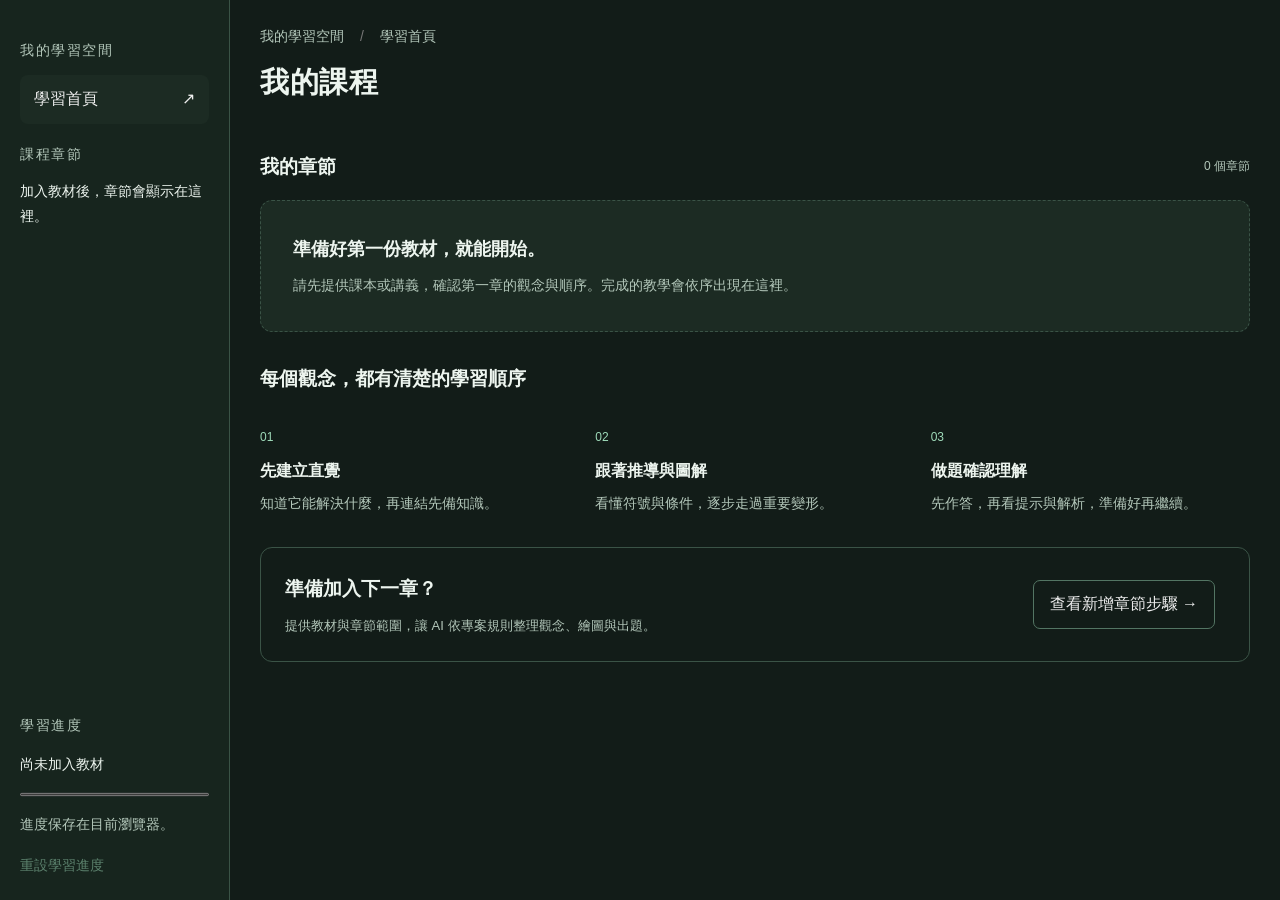
==== modules/learning/index.html @ 817f3c2e "Integrate original Pomodoro and stepwise learning into full-screen Blanktime" ====
<!doctype html>
<html lang="zh-Hant">
<head>
  <meta charset="utf-8">
  <meta name="viewport" content="width=device-width, initial-scale=1">
  <meta name="color-scheme" content="dark">
  <title>教材與學習 · 留白日程</title>
  <script src="../../assets/data.js" defer></script><link rel="stylesheet" href="assets/css/site.css?v=20261124-integration-3">
  <script src="assets/js/core.js?v=20261124-integration-3" defer></script>
  <script src="assets/js/figures.js?v=20261124-integration-3" defer></script>
  <script src="assets/js/site.js?v=20261124-integration-3" defer></script>
  <script src="assets/js/workspace.js?v=20261124-integration-3" defer></script>
<link rel="stylesheet" href="assets/css/integration.css"></head>
<body>
  <a class="skip-link" href="#main">跳至內容</a>
  <header class="mobile-bar">
    <span>教材與學習</span>
    <button id="menu-toggle" type="button" aria-expanded="false" aria-controls="sidebar">章節選單</button>
  </header>
  <aside id="sidebar" class="sidebar" aria-label="學習導覽">
    
    <p class="sidebar-label">我的學習空間</p>
    <a class="nav-home" href="index.html" aria-current="page">學習首頁 <span aria-hidden="true">↗</span></a>
    <nav aria-label="章節導覽"><p class="sidebar-label">課程章節</p><div id="chapter-nav"><p class="muted">正在讀取章節…</p></div></nav>
    <div class="progress-panel">
      <p class="sidebar-label">學習進度</p>
      <p id="progress-label">尚未加入教材</p>
      <progress id="progress" value="0" max="1" aria-label="已完成的觀念"></progress>
      <p id="storage-note" class="fine-print">進度保存在目前瀏覽器。</p>
      <button id="reset-progress" class="text-button" type="button" disabled>重設學習進度</button>
    </div>
  </aside>
  <main id="main" tabindex="-1">
    <div class="breadcrumb">我的學習空間 <span aria-hidden="true">/</span> 學習首頁</div>
    <section class="intro" aria-labelledby="page-title">
      
      <h1 id="page-title">我的課程</h1>
      <p class="intro-note">慢慢學，也能理解得很深。</p>
      <p class="lead">從直覺走向公式，把卡住的那一步弄清楚。<br>每學一個觀念，就用一道基礎題確認理解。</p>
      <div class="tags"><span>逐步推導</span><span>圖解輔助</span><span>隨堂練習</span></div>
      <a id="resume-learning" class="action-button resume-link" hidden></a>
    </section>
    
    <section class="chapters-section" aria-labelledby="chapters-title">
      <div class="section-heading"><h2 id="chapters-title">我的章節</h2><span id="chapter-count" class="muted">讀取中</span></div>
      <div id="chapter-list" aria-live="polite"></div>
    </section>
    <section class="learning-flow" aria-labelledby="flow-title">
      <h2 id="flow-title">每個觀念，都有清楚的學習順序</h2>
      <ol class="steps">
        <li><span class="step-number">01</span><h3>先建立直覺</h3><p>知道它能解決什麼，再連結先備知識。</p></li>
        <li><span class="step-number">02</span><h3>跟著推導與圖解</h3><p>看懂符號與條件，逐步走過重要變形。</p></li>
        <li><span class="step-number">03</span><h3>做題確認理解</h3><p>先作答，再看提示與解析，準備好再繼續。</p></li>
      </ol>
    </section>
    <section class="add-chapter-guide" aria-labelledby="add-title">
      <div><h2 id="add-title">準備加入下一章？</h2><p>提供教材與章節範圍，讓 AI 依專案規則整理觀念、繪圖與出題。</p></div>
      <a class="secondary-button" href="getting-started.html">查看新增章節步驟 →</a>
    </section>
    
  </main>
</body>
</html>
---- modules/learning/assets/css/site.css ----
:root { color-scheme: dark; --bg: #0a0a0a; --panel: #161616; --text: #f2f2f2; --muted: #a0a0a0; --accent: #dedede; --line: #333333; }
* { box-sizing: border-box; }
[hidden] { display: none !important; }
body { margin: 0; background: var(--bg); color: var(--text); font-family: "Segoe UI", "Microsoft JhengHei", sans-serif; line-height: 1.8; }
a { color: inherit; text-decoration: none; }
button { font: inherit; cursor: pointer; color: inherit; }
button:disabled { cursor: default; opacity: .5; }
a:focus-visible, button:focus-visible { outline: 3px solid var(--accent); outline-offset: 5px; }
.skip-link { position: fixed; top: -100px; left: 20px; z-index: 5; padding: 8px 16px; background: var(--panel); }
.skip-link:focus { top: 10px; }
.sidebar { position: fixed; width: 264px; height: 100dvh; padding: 36px 24px 24px; border-right: 1px solid var(--line); background: #111111; display: flex; flex-direction: column; overflow-y: auto; }
.brand { display: flex; align-items: center; gap: 12px; font-weight: 700; font-size: 1.3125rem; margin-bottom: 48px; }
.brand-icon { background: #222222; color: #f2f2f2; border: 1px solid #444444; padding: 3px 12px; border-radius: 12px; }
.brand small { display: block; color: var(--muted); font-size: 0.5625rem; letter-spacing: 2px; }
.sidebar-label { font-size: 0.6875rem; color: var(--muted); letter-spacing: 1.5px; margin: 18px 0 12px; }
.nav-home { display: flex; justify-content: space-between; padding: 10px 14px; background: #242424; color: #eeeeee; border-radius: 8px; }
.muted, .fine-print { color: var(--muted); }
.fine-print { font-size: 0.75rem; }
#chapter-nav { font-size: 0.8125rem; }
#chapter-nav a { display: block; padding: 10px 4px; }
.progress-panel { margin-top: auto; padding-top: 48px; }
.progress-panel p { font-size: 0.75rem; }
progress { display: block; width: 100%; height: 7px; accent-color: var(--accent); }
.text-button { background: transparent; border: 0; padding: 0; color: var(--accent); font-size: 0.75rem; }
main { max-width: 1430px; margin-left: 264px; padding: 32px 7% 0; }
#lesson-content { max-width: 920px; margin: 0 auto; }
#lesson-content h1 { font-size: clamp(1.875rem, 4.32vw, 2.875rem); line-height: 1.4; }
.resume-link { margin-top: 24px; }
.add-chapter-guide { display: flex; align-items: center; justify-content: space-between; gap: 20px; padding: 24px; margin: 30px 0; border: 1px solid var(--line); border-radius: 12px; }
.add-chapter-guide h2 { margin: 0 0 8px; }
.add-chapter-guide p { font-size: 0.8125rem; color: var(--muted); margin: 0; }
.guide-content { max-width: 850px; }
.guide-content pre { padding: 18px; white-space: pre-wrap; overflow-wrap: anywhere; border: 1px solid var(--line); background: var(--panel); border-radius: 8px; font-size: 0.875rem; }
.guide-content li { margin-bottom: 16px; }
.guide-content a { color: var(--accent); text-decoration: underline; }
.breadcrumb { color: var(--muted); font-size: 0.75rem; }
.breadcrumb span { margin: 0 12px; color: #777777; }
.intro { padding: 65px 0 50px; }
.intro h1 { display: flex; flex-wrap: wrap; gap: 4px 12px; font-size: clamp(1.875rem, 3.72vw, 2.875rem); letter-spacing: .025em; line-height: 1.5; margin: 16px 0 10px; }
.intro h1 span { white-space: nowrap; }
.intro h1 .title-primary { color: var(--text); }
.intro-note { color: #d8d8d8; font-size: 1rem; margin: 0 0 18px; }
.intro .lead { font-size: 0.875rem; }
.eyebrow { color: var(--accent); font-size: 0.8125rem; letter-spacing: 2px; }
h1 { font-size: clamp(2.375rem, 5.52vw, 4rem); font-weight: 650; line-height: 1.28; letter-spacing: 2px; margin: 20px 0 24px; }
h1 span { color: var(--accent); }
.lead { color: var(--muted); font-size: 0.9375rem; line-height: 2; }
.tags { display: flex; gap: 10px; flex-wrap: wrap; margin-top: 24px; }
.tags span { color: #cccccc; border: 1px solid var(--line); border-radius: 5px; font-size: 0.6875rem; padding: 3px 10px; }
h2 { font-size: 1.1875rem; font-weight: 600; }
.section-heading { display: flex; justify-content: space-between; align-items: center; gap: 12px; }
.section-heading span { font-size: 0.75rem; }
.empty-state { border: 1px dashed #444444; background: #161616; padding: 32px; border-radius: 12px; }
.empty-state h3 { margin: 0 0 8px; font-size: 1.125rem; }
.empty-state p { margin: 0; color: var(--muted); font-size: 0.875rem; }
.chapter-card { display: block; border: 1px solid var(--line); background: var(--panel); border-radius: 12px; padding: 24px; margin-bottom: 14px; }
.chapter-card:hover { border-color: var(--accent); }
.chapter-card h3 { margin: 0; }
.chapter-card p { color: var(--muted); margin-bottom: 0; }
.learning-flow { margin: 44px 0 52px; }
.steps { display: grid; grid-template-columns: repeat(3, 1fr); gap: 24px; list-style: none; padding: 10px 0 0; }
.step-number { color: var(--accent); font-size: 0.75rem; }
.steps h3 { font-size: 0.9375rem; margin: 6px 0; }
.steps p { color: var(--muted); font-size: 0.75rem; margin: 0; }
footer { border-top: 1px solid var(--line); padding: 22px 0; color: var(--muted); font-size: 0.6875rem; display: flex; justify-content: space-between; gap: 15px; }
.mobile-bar { display: none; }
button, input, textarea { font: inherit; }
.teaching-section { margin: 36px 0; }
.teaching-section p { white-space: pre-wrap; }
.origin-tag { font-size: 0.6875rem; color: var(--accent); border: 1px solid var(--line); padding: 3px 8px; border-radius: 5px; }
.formula { padding: 18px; margin: 18px 0; background: #161616; overflow-x: auto; }
.lesson-figure { margin: 24px 0; padding: 16px; background: #111111; border: 1px solid var(--line); border-radius: 10px; overflow-x: auto; }
.lesson-figure svg, .lesson-figure img { display: block; width: 100%; height: auto; }
.lesson-figure svg { min-width: 560px; }
figcaption, .source-note { color: var(--muted); font-size: 0.75rem; }
.sources { border-top: 1px solid var(--line); padding: 14px 0; color: var(--muted); font-size: 0.8125rem; }
.sources summary { cursor: pointer; }
.sources a { color: var(--accent); text-decoration: underline; }
.quiz-panel, .review-panel { margin: 30px 0; padding: 26px; background: var(--panel); border: 1px solid var(--line); border-radius: 12px; }
fieldset { border: 0; padding: 0; margin: 0 0 18px; }
legend { font-size: 1.0625rem; margin-bottom: 14px; white-space: pre-wrap; }
.option { display: flex; align-items: baseline; gap: 12px; margin: 10px 0; padding: 12px 16px; border: 1px solid #444444; border-radius: 8px; cursor: pointer; }
.option:has(input:checked) { border-color: var(--accent); background: #242424; }
input[type=radio], input[type=checkbox] { accent-color: var(--accent); }
.action-button, .secondary-button { display: inline-block; border-radius: 7px; padding: 9px 16px; margin: 6px 10px 6px 0; border: 1px solid #555555; }
.action-button { background: #dedede; color: #111; }
.secondary-button { background: transparent; color: #eeeeee; }
.feedback { white-space: pre-wrap; color: #dddddd; font-size: 0.875rem; }
.feedback.correct { color: #ffffff; }
.solution { border-top: 1px solid var(--line); margin-top: 16px; padding-top: 12px; }
.review-panel textarea { display: block; width: 100%; min-height: 150px; resize: vertical; background: #0a0a0a; border: 1px solid #555555; color: var(--text); padding: 14px; border-radius: 7px; margin: 10px 0; }
.quiz-panel input[type=text] { display: block; max-width: 100%; background: #0a0a0a; color: var(--text); border: 1px solid #555555; padding: 9px; margin: 10px 0; }
.consent { display: flex; align-items: baseline; gap: 10px; font-size: 0.75rem; color: var(--muted); }
.lesson-controls { display: flex; flex-wrap: wrap; gap: 10px; justify-content: space-between; margin-bottom: 30px; }
#concept-nav a { display: block; padding: 10px; font-size: 0.8125rem; border-radius: 6px; }
#concept-nav a[aria-current] { background: #242424; color: #eeeeee; }
@media (max-width: 760px) {
  .mobile-bar { display: flex; justify-content: space-between; align-items: center; padding: 14px 20px; border-bottom: 1px solid var(--line); }
  .mobile-bar button { background: var(--panel); border: 1px solid var(--line); padding: 5px 10px; border-radius: 6px; font-size: 0.75rem; }
  .sidebar { display: none; position: static; width: 100%; height: auto; border-bottom: 1px solid var(--line); }
  .sidebar.is-open { display: flex; }
  .brand { margin-bottom: 12px; }
  .progress-panel { padding-top: 12px; }
  main { margin-left: 0; padding: 24px 22px 0; }
  .intro { padding-top: 36px; }
  .steps { grid-template-columns: 1fr; gap: 22px; }
  .add-chapter-guide { align-items: flex-start; flex-direction: column; }
  footer { flex-direction: column; }
}

html { font-size: 120%; }
.action-button { color: #111; }
input, textarea, select { color: var(--text); background: #222; border: 1px solid #444; border-radius: 6px; padding: 9px; max-width: 100%; }
:focus-visible { outline: 2px solid #eee; outline-offset: 4px; }
.upload-panel, .coordinate-lab { padding: 24px; border: 1px solid var(--line); border-radius: 12px; background: #161616; margin: 24px 0; }
.drop-zone { display: block; border: 1px dashed #666; border-radius: 8px; padding: 20px; margin: 12px 0; background: #111; }
.drop-zone.dragover { border-color: #fff; background: #292929; }
.drop-zone input { display: block; width: 100%; margin-top: 12px; }
.file-card { border-top: 1px solid #333; padding: 18px 0; overflow-wrap: anywhere; }
.file-preview { max-height: 320px; overflow: auto; white-space: pre-wrap; font: inherit; background: #111; padding: 14px; }
.file-image, .answer-image { display: block; max-width: 100%; max-height: 280px; object-fit: contain; margin: 12px 0; }
.file-pdf { width: 100%; height: 320px; border: 1px solid #333; }
.coordinate-fields { display: flex; flex-wrap: wrap; gap: 12px; }
.coordinate-fields label { flex: 1 1 100px; }
.coordinate-fields input { display: block; width: 100%; }
.coordinate-chart { overflow-x: auto; }
.coordinate-chart svg { width: 100%; min-width: 540px; display: block; }
.upload-actions { display: flex; flex-wrap: wrap; align-items: center; gap: 8px; }
.review-panel:focus-within { border-color: #888; }
mjx-container { max-width: 100%; }
@media (max-width: 1000px) and (min-width: 761px) { main { padding-left: 30px; padding-right: 30px; } }
@media (max-width: 760px) { .quiz-panel, .review-panel, .upload-panel, .coordinate-lab { padding: 16px; } .intro h1 { font-size: 2rem; } }

.guide-content a.action-button, .guide-content a.action-button:visited { color: #111; background: #dedede; text-decoration: none; }
---- modules/learning/assets/css/integration.css ----
:root {--bg:#121c18;--panel:#1c2b23;--text:#edf5ef;--muted:#b3c7ba;--accent:#9fdbba;--line:#3a5346;color-scheme:dark;}
html{font-size:100%;}body{background:var(--bg);font-size:1rem;}
.sidebar{width:230px;padding:20px;background:#17251e;}
main{max-width:none;margin-left:230px;padding:24px 30px;}
.sidebar-label,.fine-print,.progress-panel p,#chapter-nav,.breadcrumb,figcaption,.source-note,.tags span,.steps p,.text-button{font-size:.875rem;}
.intro{padding:12px 0 20px;}.intro h1{font-size:1.8rem;margin-top:0;}.intro .intro-note,.intro .lead,.intro .tags{display:none;}
.nav-home,.chapter-card,.empty-state,.quiz-panel,.review-panel,.upload-panel,.formula,.lesson-figure{background:var(--panel);border-color:var(--line);}
.action-button{background:#9fdbba;color:#102319;border-color:#9fdbba;}.secondary-button{border-color:#537563;}
.option:has(input:checked),#concept-nav a[aria-current]{background:#2b4436;border-color:var(--accent);}
.learning-flow{margin:30px 0;}.steps{gap:16px;}.steps h3{font-size:1rem;}
.upload-panel{margin-top:32px;}.drop-zone,.file-preview,input,textarea,select{background:#142219;border-color:#537563;}
.mobile-bar{background:#17251e;}.brand{display:none!important;}
@media(max-width:1000px){.sidebar{width:190px;padding:18px 14px;}main{margin-left:190px;padding:22px;}}
@media(max-width:760px){.sidebar{width:100%;}main{margin-left:0;padding:20px 16px;}.mobile-bar{display:flex;}.sidebar:not(.is-open){display:none;}.steps{grid-template-columns:1fr;}}
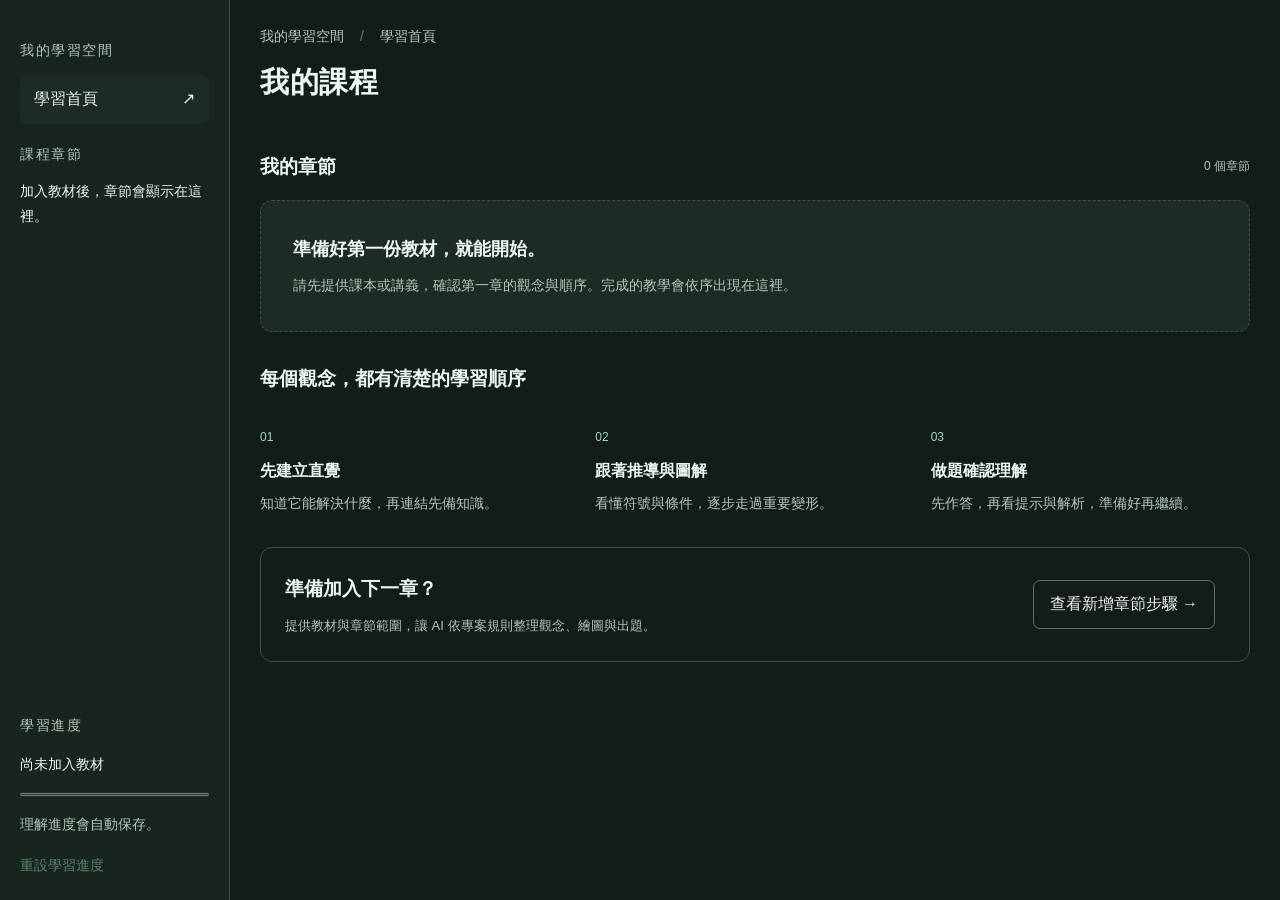
==== commit 40c2899f: "Release real Google cloud synchronization, functional planner and immediate quiz explanations" ====
--- a/modules/learning/index.html
+++ b/modules/learning/index.html
@@ -1,64 +1,64 @@
-<!doctype html>
-<html lang="zh-Hant">
-<head>
-  <meta charset="utf-8">
-  <meta name="viewport" content="width=device-width, initial-scale=1">
-  <meta name="color-scheme" content="dark">
-  <title>教材與學習 · 留白日程</title>
-  <script src="../../assets/data.js" defer></script><link rel="stylesheet" href="assets/css/site.css?v=20261124-integration-3">
-  <script src="assets/js/core.js?v=20261124-integration-3" defer></script>
-  <script src="assets/js/figures.js?v=20261124-integration-3" defer></script>
-  <script src="assets/js/site.js?v=20261124-integration-3" defer></script>
-  <script src="assets/js/workspace.js?v=20261124-integration-3" defer></script>
-<link rel="stylesheet" href="assets/css/integration.css"></head>
-<body>
-  <a class="skip-link" href="#main">跳至內容</a>
-  <header class="mobile-bar">
-    <span>教材與學習</span>
-    <button id="menu-toggle" type="button" aria-expanded="false" aria-controls="sidebar">章節選單</button>
-  </header>
-  <aside id="sidebar" class="sidebar" aria-label="學習導覽">
-    
-    <p class="sidebar-label">我的學習空間</p>
-    <a class="nav-home" href="index.html" aria-current="page">學習首頁 <span aria-hidden="true">↗</span></a>
-    <nav aria-label="章節導覽"><p class="sidebar-label">課程章節</p><div id="chapter-nav"><p class="muted">正在讀取章節…</p></div></nav>
-    <div class="progress-panel">
-      <p class="sidebar-label">學習進度</p>
-      <p id="progress-label">尚未加入教材</p>
-      <progress id="progress" value="0" max="1" aria-label="已完成的觀念"></progress>
-      <p id="storage-note" class="fine-print">進度保存在目前瀏覽器。</p>
-      <button id="reset-progress" class="text-button" type="button" disabled>重設學習進度</button>
-    </div>
-  </aside>
-  <main id="main" tabindex="-1">
-    <div class="breadcrumb">我的學習空間 <span aria-hidden="true">/</span> 學習首頁</div>
-    <section class="intro" aria-labelledby="page-title">
-      
-      <h1 id="page-title">我的課程</h1>
-      <p class="intro-note">慢慢學，也能理解得很深。</p>
-      <p class="lead">從直覺走向公式，把卡住的那一步弄清楚。<br>每學一個觀念，就用一道基礎題確認理解。</p>
-      <div class="tags"><span>逐步推導</span><span>圖解輔助</span><span>隨堂練習</span></div>
-      <a id="resume-learning" class="action-button resume-link" hidden></a>
-    </section>
-    
-    <section class="chapters-section" aria-labelledby="chapters-title">
-      <div class="section-heading"><h2 id="chapters-title">我的章節</h2><span id="chapter-count" class="muted">讀取中</span></div>
-      <div id="chapter-list" aria-live="polite"></div>
-    </section>
-    <section class="learning-flow" aria-labelledby="flow-title">
-      <h2 id="flow-title">每個觀念，都有清楚的學習順序</h2>
-      <ol class="steps">
-        <li><span class="step-number">01</span><h3>先建立直覺</h3><p>知道它能解決什麼，再連結先備知識。</p></li>
-        <li><span class="step-number">02</span><h3>跟著推導與圖解</h3><p>看懂符號與條件，逐步走過重要變形。</p></li>
-        <li><span class="step-number">03</span><h3>做題確認理解</h3><p>先作答，再看提示與解析，準備好再繼續。</p></li>
-      </ol>
-    </section>
-    <section class="add-chapter-guide" aria-labelledby="add-title">
-      <div><h2 id="add-title">準備加入下一章？</h2><p>提供教材與章節範圍，讓 AI 依專案規則整理觀念、繪圖與出題。</p></div>
-      <a class="secondary-button" href="getting-started.html">查看新增章節步驟 →</a>
-    </section>
-    
-  </main>
-</body>
-</html>
-
+<!doctype html>
+<html lang="zh-Hant">
+<head>
+  <meta charset="utf-8">
+  <meta name="viewport" content="width=device-width, initial-scale=1">
+  <meta name="color-scheme" content="dark">
+  <title>教材與學習 · 留白日程</title>
+  <script src="../../assets/value.js?v=sync2" defer></script><script src="../../assets/storage.js?v=cloud1" defer></script><script src="../../assets/data.js?v=learn2" defer></script><link rel="stylesheet" href="assets/css/site.css?v=20261126-cloud1">
+  <script src="assets/js/core.js?v=20261126-feedback1" defer></script>
+  <script src="assets/js/figures.js?v=20261126-cloud1" defer></script>
+  <script src="assets/js/site.js?v=20261126-cloud1" defer></script>
+  <script src="assets/js/workspace.js?v=20261126-cloud1" defer></script>
+<link rel="stylesheet" href="assets/css/integration.css?v=20261126-cloud1"></head>
+<body>
+  <a class="skip-link" href="#main">跳至內容</a>
+  <header class="mobile-bar">
+    <span>教材與學習</span>
+    <button id="menu-toggle" type="button" aria-expanded="false" aria-controls="sidebar">章節選單</button>
+  </header>
+  <aside id="sidebar" class="sidebar" aria-label="學習導覽">
+    
+    <p class="sidebar-label">我的學習空間</p>
+    <a class="nav-home" href="index.html" aria-current="page">學習首頁 <span aria-hidden="true">↗</span></a>
+    <nav aria-label="章節導覽"><p class="sidebar-label">課程章節</p><div id="chapter-nav"><p class="muted">正在讀取章節…</p></div></nav>
+    <div class="progress-panel">
+      <p class="sidebar-label">學習進度</p>
+      <p id="progress-label">尚未加入教材</p>
+      <progress id="progress" value="0" max="1" aria-label="已完成的觀念"></progress>
+      <p id="storage-note" class="fine-print">理解進度會自動保存。</p>
+      <button id="reset-progress" class="text-button" type="button" disabled>重設學習進度</button>
+    </div>
+  </aside>
+  <main id="main" tabindex="-1">
+    <div class="breadcrumb">我的學習空間 <span aria-hidden="true">/</span> 學習首頁</div>
+    <section class="intro" aria-labelledby="page-title">
+      
+      <h1 id="page-title">我的課程</h1>
+      <p class="intro-note">慢慢學，也能理解得很深。</p>
+      <p class="lead">從直覺走向公式，把卡住的那一步弄清楚。<br>每學一個觀念，就用一道基礎題確認理解。</p>
+      <div class="tags"><span>逐步推導</span><span>圖解輔助</span><span>隨堂練習</span></div>
+      <a id="resume-learning" class="action-button resume-link" hidden></a>
+    </section>
+    
+    <section class="chapters-section" aria-labelledby="chapters-title">
+      <div class="section-heading"><h2 id="chapters-title">我的章節</h2><span id="chapter-count" class="muted">讀取中</span></div>
+      <div id="chapter-list" aria-live="polite"></div>
+    </section>
+    <section class="learning-flow" aria-labelledby="flow-title">
+      <h2 id="flow-title">每個觀念，都有清楚的學習順序</h2>
+      <ol class="steps">
+        <li><span class="step-number">01</span><h3>先建立直覺</h3><p>知道它能解決什麼，再連結先備知識。</p></li>
+        <li><span class="step-number">02</span><h3>跟著推導與圖解</h3><p>看懂符號與條件，逐步走過重要變形。</p></li>
+        <li><span class="step-number">03</span><h3>做題確認理解</h3><p>先作答，再看提示與解析，準備好再繼續。</p></li>
+      </ol>
+    </section>
+    <section class="add-chapter-guide" aria-labelledby="add-title">
+      <div><h2 id="add-title">準備加入下一章？</h2><p>提供教材與章節範圍，讓 AI 依專案規則整理觀念、繪圖與出題。</p></div>
+      <a class="secondary-button" href="getting-started.html">查看新增章節步驟 →</a>
+    </section>
+    
+  </main>
+</body>
+</html>
+
--- a/modules/learning/assets/css/integration.css
+++ b/modules/learning/assets/css/integration.css
@@ -1,14 +1,22 @@
-:root {--bg:#121c18;--panel:#1c2b23;--text:#edf5ef;--muted:#b3c7ba;--accent:#9fdbba;--line:#3a5346;color-scheme:dark;}
-html{font-size:100%;}body{background:var(--bg);font-size:1rem;}
-.sidebar{width:230px;padding:20px;background:#17251e;}
-main{max-width:none;margin-left:230px;padding:24px 30px;}
-.sidebar-label,.fine-print,.progress-panel p,#chapter-nav,.breadcrumb,figcaption,.source-note,.tags span,.steps p,.text-button{font-size:.875rem;}
-.intro{padding:12px 0 20px;}.intro h1{font-size:1.8rem;margin-top:0;}.intro .intro-note,.intro .lead,.intro .tags{display:none;}
-.nav-home,.chapter-card,.empty-state,.quiz-panel,.review-panel,.upload-panel,.formula,.lesson-figure{background:var(--panel);border-color:var(--line);}
-.action-button{background:#9fdbba;color:#102319;border-color:#9fdbba;}.secondary-button{border-color:#537563;}
-.option:has(input:checked),#concept-nav a[aria-current]{background:#2b4436;border-color:var(--accent);}
-.learning-flow{margin:30px 0;}.steps{gap:16px;}.steps h3{font-size:1rem;}
-.upload-panel{margin-top:32px;}.drop-zone,.file-preview,input,textarea,select{background:#142219;border-color:#537563;}
-.mobile-bar{background:#17251e;}.brand{display:none!important;}
-@media(max-width:1000px){.sidebar{width:190px;padding:18px 14px;}main{margin-left:190px;padding:22px;}}
-@media(max-width:760px){.sidebar{width:100%;}main{margin-left:0;padding:20px 16px;}.mobile-bar{display:flex;}.sidebar:not(.is-open){display:none;}.steps{grid-template-columns:1fr;}}
+:root {--bg:#121c18;--panel:#1c2b23;--text:#edf5ef;--muted:#b3c7ba;--accent:#9fdbba;--line:#3a5346;color-scheme:dark;}
+html{font-size:100%;}body{background:var(--bg);font-size:1rem;}
+.sidebar{width:230px;padding:20px;background:#17251e;}
+main{max-width:none;margin-left:230px;padding:24px 30px;}
+.sidebar-label,.fine-print,.progress-panel p,#chapter-nav,.breadcrumb,figcaption,.source-note,.tags span,.steps p,.text-button{font-size:.875rem;}
+.intro{padding:12px 0 20px;}.intro h1{font-size:1.8rem;margin-top:0;}.intro .intro-note,.intro .lead,.intro .tags{display:none;}
+.nav-home,.chapter-card,.empty-state,.quiz-panel,.review-panel,.upload-panel,.formula,.lesson-figure{background:var(--panel);border-color:var(--line);}
+.action-button{background:#9fdbba;color:#102319;border-color:#9fdbba;}.secondary-button{border-color:#537563;}
+.option:has(input:checked),#concept-nav a[aria-current]{background:#2b4436;border-color:var(--accent);}
+.learning-flow{margin:30px 0;}.steps{gap:16px;}.steps h3{font-size:1rem;}
+.upload-panel{margin-top:32px;}.drop-zone,.file-preview,input,textarea,select{background:#142219;border-color:#537563;}
+.mobile-bar{background:#17251e;}.brand{display:none!important;}
+@media(max-width:1000px){.sidebar{width:190px;padding:18px 14px;}main{margin-left:190px;padding:22px;}}
+@media(max-width:760px){.sidebar{width:100%;}main{margin-left:0;padding:20px 16px;}.mobile-bar{display:flex;}.sidebar:not(.is-open){display:none;}.steps{grid-template-columns:1fr;}}
+
+.learning-stage{margin:28px 0;padding-bottom:22px;border-bottom:1px solid var(--line);}
+.learning-stage>.stage-label{margin:0;color:var(--accent);font-size:.875rem;}
+.learning-stage>h2{font-size:1.35rem;margin:4px 0 18px;}
+.learning-stage .teaching-section{margin:24px 0;}
+.learning-stage .teaching-section h3{font-size:1.1rem;margin-bottom:12px;}
+.learning-stage details{padding:16px;background:var(--panel);border:1px solid var(--line);border-radius:8px;}
+.learning-stage summary,.review-panel>summary{cursor:pointer;font-weight:600;}
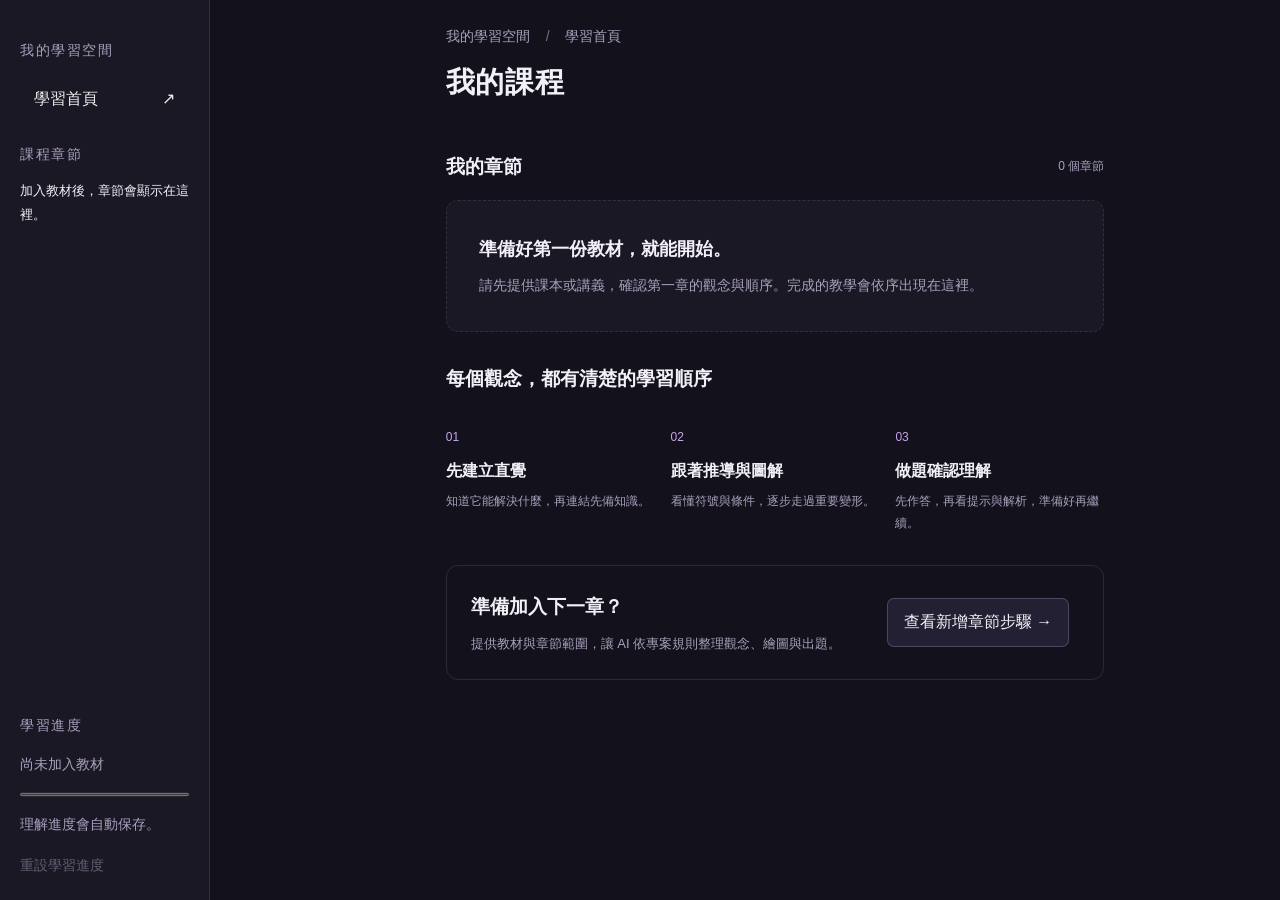
==== commit 71064dc7: "Add dusk violet workspace, course lifecycle, planning tools and local MathJax Add daily date navigat" ====
--- a/modules/learning/index.html
+++ b/modules/learning/index.html
@@ -1,64 +1,64 @@
-<!doctype html>
-<html lang="zh-Hant">
-<head>
-  <meta charset="utf-8">
-  <meta name="viewport" content="width=device-width, initial-scale=1">
-  <meta name="color-scheme" content="dark">
-  <title>教材與學習 · 留白日程</title>
-  <script src="../../assets/value.js?v=sync2" defer></script><script src="../../assets/storage.js?v=cloud1" defer></script><script src="../../assets/data.js?v=learn2" defer></script><link rel="stylesheet" href="assets/css/site.css?v=20261126-cloud1">
-  <script src="assets/js/core.js?v=20261126-feedback1" defer></script>
-  <script src="assets/js/figures.js?v=20261126-cloud1" defer></script>
-  <script src="assets/js/site.js?v=20261126-cloud1" defer></script>
-  <script src="assets/js/workspace.js?v=20261126-cloud1" defer></script>
-<link rel="stylesheet" href="assets/css/integration.css?v=20261126-cloud1"></head>
-<body>
-  <a class="skip-link" href="#main">跳至內容</a>
-  <header class="mobile-bar">
-    <span>教材與學習</span>
-    <button id="menu-toggle" type="button" aria-expanded="false" aria-controls="sidebar">章節選單</button>
-  </header>
-  <aside id="sidebar" class="sidebar" aria-label="學習導覽">
-    
-    <p class="sidebar-label">我的學習空間</p>
-    <a class="nav-home" href="index.html" aria-current="page">學習首頁 <span aria-hidden="true">↗</span></a>
-    <nav aria-label="章節導覽"><p class="sidebar-label">課程章節</p><div id="chapter-nav"><p class="muted">正在讀取章節…</p></div></nav>
-    <div class="progress-panel">
-      <p class="sidebar-label">學習進度</p>
-      <p id="progress-label">尚未加入教材</p>
-      <progress id="progress" value="0" max="1" aria-label="已完成的觀念"></progress>
-      <p id="storage-note" class="fine-print">理解進度會自動保存。</p>
-      <button id="reset-progress" class="text-button" type="button" disabled>重設學習進度</button>
-    </div>
-  </aside>
-  <main id="main" tabindex="-1">
-    <div class="breadcrumb">我的學習空間 <span aria-hidden="true">/</span> 學習首頁</div>
-    <section class="intro" aria-labelledby="page-title">
-      
-      <h1 id="page-title">我的課程</h1>
-      <p class="intro-note">慢慢學，也能理解得很深。</p>
-      <p class="lead">從直覺走向公式，把卡住的那一步弄清楚。<br>每學一個觀念，就用一道基礎題確認理解。</p>
-      <div class="tags"><span>逐步推導</span><span>圖解輔助</span><span>隨堂練習</span></div>
-      <a id="resume-learning" class="action-button resume-link" hidden></a>
-    </section>
-    
-    <section class="chapters-section" aria-labelledby="chapters-title">
-      <div class="section-heading"><h2 id="chapters-title">我的章節</h2><span id="chapter-count" class="muted">讀取中</span></div>
-      <div id="chapter-list" aria-live="polite"></div>
-    </section>
-    <section class="learning-flow" aria-labelledby="flow-title">
-      <h2 id="flow-title">每個觀念，都有清楚的學習順序</h2>
-      <ol class="steps">
-        <li><span class="step-number">01</span><h3>先建立直覺</h3><p>知道它能解決什麼，再連結先備知識。</p></li>
-        <li><span class="step-number">02</span><h3>跟著推導與圖解</h3><p>看懂符號與條件，逐步走過重要變形。</p></li>
-        <li><span class="step-number">03</span><h3>做題確認理解</h3><p>先作答，再看提示與解析，準備好再繼續。</p></li>
-      </ol>
-    </section>
-    <section class="add-chapter-guide" aria-labelledby="add-title">
-      <div><h2 id="add-title">準備加入下一章？</h2><p>提供教材與章節範圍，讓 AI 依專案規則整理觀念、繪圖與出題。</p></div>
-      <a class="secondary-button" href="getting-started.html">查看新增章節步驟 →</a>
-    </section>
-    
-  </main>
-</body>
-</html>
-
+<!doctype html>
+<html lang="zh-Hant">
+<head>
+  <meta charset="utf-8">
+  <meta name="viewport" content="width=device-width, initial-scale=1">
+  <meta name="color-scheme" content="dark">
+  <title>教材與學習 · 留白日程</title>
+  <script src="../../assets/value.js?v=dusk1" defer></script><script src="../../assets/storage.js?v=dusk1" defer></script><script src="../../assets/data.js?v=dusk1" defer></script><link rel="stylesheet" href="assets/css/site.css?v=dusk1">
+  <script src="assets/js/core.js?v=dusk1" defer></script>
+  <script src="assets/js/figures.js?v=dusk1" defer></script>
+  <script src="assets/js/site.js?v=dusk1" defer></script>
+  <script src="assets/js/workspace.js?v=dusk1" defer></script>
+<link rel="stylesheet" href="assets/css/integration.css?v=dusk1"></head>
+<body>
+  <a class="skip-link" href="#main">跳至內容</a>
+  <header class="mobile-bar">
+    <span>教材與學習</span>
+    <button id="menu-toggle" type="button" aria-expanded="false" aria-controls="sidebar">章節選單</button>
+  </header>
+  <aside id="sidebar" class="sidebar" aria-label="學習導覽">
+    
+    <p class="sidebar-label">我的學習空間</p>
+    <a class="nav-home" href="index.html" aria-current="page">學習首頁 <span aria-hidden="true">↗</span></a>
+    <nav aria-label="章節導覽"><p class="sidebar-label">課程章節</p><div id="chapter-nav"><p class="muted">正在讀取章節…</p></div></nav>
+    <div class="progress-panel">
+      <p class="sidebar-label">學習進度</p>
+      <p id="progress-label">尚未加入教材</p>
+      <progress id="progress" value="0" max="1" aria-label="已完成的觀念"></progress>
+      <p id="storage-note" class="fine-print">理解進度會自動保存。</p>
+      <button id="reset-progress" class="text-button" type="button" disabled>重設學習進度</button>
+    </div>
+  </aside>
+  <main id="main" tabindex="-1">
+    <div class="breadcrumb">我的學習空間 <span aria-hidden="true">/</span> 學習首頁</div>
+    <section class="intro" aria-labelledby="page-title">
+      
+      <h1 id="page-title">我的課程</h1>
+      <p class="intro-note">慢慢學，也能理解得很深。</p>
+      <p class="lead">從直覺走向公式，把卡住的那一步弄清楚。<br>每學一個觀念，就用一道基礎題確認理解。</p>
+      <div class="tags"><span>逐步推導</span><span>圖解輔助</span><span>隨堂練習</span></div>
+      <a id="resume-learning" class="action-button resume-link" hidden></a>
+    </section>
+    
+    <section class="chapters-section" aria-labelledby="chapters-title">
+      <div class="section-heading"><h2 id="chapters-title">我的章節</h2><span id="chapter-count" class="muted">讀取中</span></div>
+      <div id="chapter-list" aria-live="polite"></div>
+    </section>
+    <section class="learning-flow" aria-labelledby="flow-title">
+      <h2 id="flow-title">每個觀念，都有清楚的學習順序</h2>
+      <ol class="steps">
+        <li><span class="step-number">01</span><h3>先建立直覺</h3><p>知道它能解決什麼，再連結先備知識。</p></li>
+        <li><span class="step-number">02</span><h3>跟著推導與圖解</h3><p>看懂符號與條件，逐步走過重要變形。</p></li>
+        <li><span class="step-number">03</span><h3>做題確認理解</h3><p>先作答，再看提示與解析，準備好再繼續。</p></li>
+      </ol>
+    </section>
+    <section class="add-chapter-guide" aria-labelledby="add-title">
+      <div><h2 id="add-title">準備加入下一章？</h2><p>提供教材與章節範圍，讓 AI 依專案規則整理觀念、繪圖與出題。</p></div>
+      <a class="secondary-button" href="getting-started.html">查看新增章節步驟 →</a>
+    </section>
+    
+  </main>
+</body>
+</html>
+
--- a/modules/learning/assets/css/integration.css
+++ b/modules/learning/assets/css/integration.css
@@ -1,22 +1,7 @@
-:root {--bg:#121c18;--panel:#1c2b23;--text:#edf5ef;--muted:#b3c7ba;--accent:#9fdbba;--line:#3a5346;color-scheme:dark;}
-html{font-size:100%;}body{background:var(--bg);font-size:1rem;}
-.sidebar{width:230px;padding:20px;background:#17251e;}
-main{max-width:none;margin-left:230px;padding:24px 30px;}
-.sidebar-label,.fine-print,.progress-panel p,#chapter-nav,.breadcrumb,figcaption,.source-note,.tags span,.steps p,.text-button{font-size:.875rem;}
-.intro{padding:12px 0 20px;}.intro h1{font-size:1.8rem;margin-top:0;}.intro .intro-note,.intro .lead,.intro .tags{display:none;}
-.nav-home,.chapter-card,.empty-state,.quiz-panel,.review-panel,.upload-panel,.formula,.lesson-figure{background:var(--panel);border-color:var(--line);}
-.action-button{background:#9fdbba;color:#102319;border-color:#9fdbba;}.secondary-button{border-color:#537563;}
-.option:has(input:checked),#concept-nav a[aria-current]{background:#2b4436;border-color:var(--accent);}
-.learning-flow{margin:30px 0;}.steps{gap:16px;}.steps h3{font-size:1rem;}
-.upload-panel{margin-top:32px;}.drop-zone,.file-preview,input,textarea,select{background:#142219;border-color:#537563;}
-.mobile-bar{background:#17251e;}.brand{display:none!important;}
-@media(max-width:1000px){.sidebar{width:190px;padding:18px 14px;}main{margin-left:190px;padding:22px;}}
-@media(max-width:760px){.sidebar{width:100%;}main{margin-left:0;padding:20px 16px;}.mobile-bar{display:flex;}.sidebar:not(.is-open){display:none;}.steps{grid-template-columns:1fr;}}
+:root{--bg:#13111B;--surface:#1B1826;--surface-2:#242033;--surface-3:#2E2942;--ink:#F2EFF7;--muted:#A9A0BC;--subtle:#7B7291;--line:rgba(196,178,232,.14);--line-strong:rgba(196,178,232,.26);--accent:#C7A6EB;--accent-soft:rgba(199,166,235,.15);--accent-ink:#161121;--panel:var(--surface);--text:var(--ink);color-scheme:dark;}
+html{font-size:100%;}html.reading-large{font-size:112.5%;}body{background:var(--bg);color:var(--ink);font-size:1rem;}.sidebar{width:210px;padding:20px;background:var(--surface);border-color:var(--line);}main{max-width:calc(74ch + 60px);margin-left:210px;margin-right:auto;padding:24px 30px;}.sidebar-label,.fine-print,.progress-panel p,.breadcrumb,figcaption,.source-note,.tags span,.text-button{font-size:.875rem;color:var(--muted);}.intro{padding:12px 0 20px;}.intro h1{font-size:1.8rem;margin-top:0;}.intro .intro-note,.intro .lead,.intro .tags,.brand{display:none!important;}.nav-home,.chapter-card,.empty-state,.quiz-panel,.review-panel,.upload-panel,.formula,.lesson-figure{background:var(--surface);border-color:var(--line);}.action-button{background:var(--accent);color:var(--accent-ink);border-color:var(--accent);}.secondary-button{color:var(--ink);background:var(--surface-2);border-color:var(--line-strong);}.option:has(input:checked),#concept-nav a[aria-current]{background:var(--accent-soft);border-color:var(--accent);}.learning-flow{margin:30px 0;}.steps{gap:16px;}.steps h3{font-size:1rem;}.drop-zone,.file-preview,input,textarea,select{background:var(--bg);color:var(--ink);border-color:var(--line-strong);}.mobile-bar{background:var(--surface);}.learning-stage{margin:28px 0;padding-bottom:22px;border-bottom:1px solid var(--line);}.stage-label{color:var(--accent);font-size:.875rem;}.learning-stage>h2{font-size:1.35rem;}.teaching-section{margin:24px 0;}.learning-stage details,.review-panel{padding:16px;background:var(--surface);border:1px solid var(--line);border-radius:8px;}.learning-stage summary,.review-panel>summary{cursor:pointer;font-weight:600;}summary{min-height:44px;display:flex;align-items:center;}.review-panel textarea{width:100%;}.review-copy-result{white-space:pre-wrap;max-height:300px;overflow:auto;}.solution{border-color:var(--line);}.option{border-color:var(--line-strong);}.feedback.correct{color:var(--accent);}mjx-container{max-width:100%;overflow-x:auto;overflow-y:hidden;}time{font-variant-numeric:tabular-nums;}html.reduce-motion *{animation:none!important;transition:none!important;scroll-behavior:auto!important;}
+@media(min-width:1200px){main{margin-right:auto;margin-left:max(210px,calc((100vw - 74ch + 210px)/2));}}
+@media(max-width:1000px){.sidebar{width:180px;padding:18px 14px;}main{margin-left:180px;padding:22px;}}
+@media(max-width:760px){.sidebar{width:100%;}main{margin:0 auto;padding:20px 16px;max-width:74ch;}.mobile-bar{display:flex;}.sidebar:not(.is-open){display:none;}.steps{grid-template-columns:1fr;}}
 
-.learning-stage{margin:28px 0;padding-bottom:22px;border-bottom:1px solid var(--line);}
-.learning-stage>.stage-label{margin:0;color:var(--accent);font-size:.875rem;}
-.learning-stage>h2{font-size:1.35rem;margin:4px 0 18px;}
-.learning-stage .teaching-section{margin:24px 0;}
-.learning-stage .teaching-section h3{font-size:1.1rem;margin-bottom:12px;}
-.learning-stage details{padding:16px;background:var(--panel);border:1px solid var(--line);border-radius:8px;}
-.learning-stage summary,.review-panel>summary{cursor:pointer;font-weight:600;}
+body{font-variant-numeric:tabular-nums;}
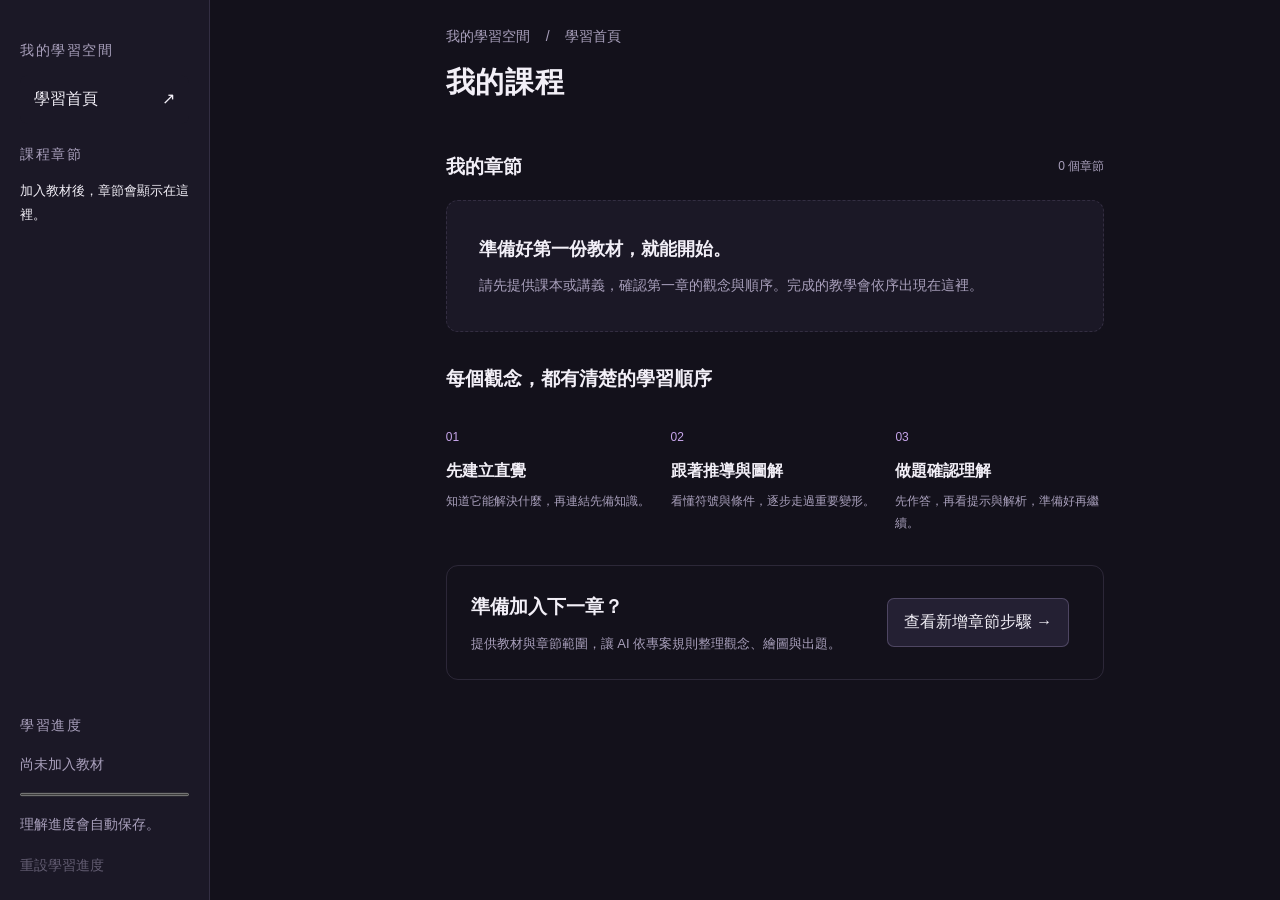
==== commit 77e51ada: "Refine course details, complete weekly planning and seven workspace themes Remove the stale MathJax " ====
--- a/modules/learning/index.html
+++ b/modules/learning/index.html
@@ -5,12 +5,12 @@
   <meta name="viewport" content="width=device-width, initial-scale=1">
   <meta name="color-scheme" content="dark">
   <title>教材與學習 · 留白日程</title>
-  <script src="../../assets/value.js?v=dusk1" defer></script><script src="../../assets/storage.js?v=dusk1" defer></script><script src="../../assets/data.js?v=dusk1" defer></script><link rel="stylesheet" href="assets/css/site.css?v=dusk1">
-  <script src="assets/js/core.js?v=dusk1" defer></script>
-  <script src="assets/js/figures.js?v=dusk1" defer></script>
-  <script src="assets/js/site.js?v=dusk1" defer></script>
-  <script src="assets/js/workspace.js?v=dusk1" defer></script>
-<link rel="stylesheet" href="assets/css/integration.css?v=dusk1"></head>
+  <script src="../../assets/value.js?v=workspace2" defer></script><script src="../../assets/storage.js?v=workspace2" defer></script><script src="../../assets/data.js?v=workspace2" defer></script><link rel="stylesheet" href="assets/css/site.css?v=workspace2">
+  <script src="assets/js/core.js?v=workspace2" defer></script>
+  <script src="assets/js/figures.js?v=workspace2" defer></script>
+  <script src="assets/js/site.js?v=workspace2" defer></script>
+  <script src="assets/js/workspace.js?v=workspace2" defer></script>
+<link rel="stylesheet" href="assets/css/integration.css?v=workspace2"><script defer src="../../assets/themes.js?v=workspace2"></script><script defer src="../../assets/dialogs.js?v=workspace2"></script></head>
 <body>
   <a class="skip-link" href="#main">跳至內容</a>
   <header class="mobile-bar">
--- a/modules/learning/assets/css/integration.css
+++ b/modules/learning/assets/css/integration.css
@@ -5,3 +5,9 @@
 @media(max-width:760px){.sidebar{width:100%;}main{margin:0 auto;padding:20px 16px;max-width:74ch;}.mobile-bar{display:flex;}.sidebar:not(.is-open){display:none;}.steps{grid-template-columns:1fr;}}
 
 body{font-variant-numeric:tabular-nums;}
+
+/* All learning surfaces follow the selected dark/light workspace theme. */
+:root{--text:var(--ink);--panel:var(--surface);}a.nav-home,#concept-nav a[aria-current]{color:var(--ink);}.feedback{color:var(--ink);}.source-note,.breadcrumb span{color:var(--muted);}.tags span{color:var(--muted);}.quiz-panel input[type=text],.review-panel textarea{background:var(--bg);color:var(--ink);border-color:var(--line-strong);}.file-card{border-color:var(--line);}.drop-zone.dragover{background:var(--surface-3);border-color:var(--accent);}:focus-visible{outline-color:var(--accent);}dialog{color:var(--ink);background:var(--surface);border:1px solid var(--line-strong);border-radius:16px;width:min(480px,calc(100vw - 24px));max-height:90dvh;padding:22px;overflow:auto;}dialog::backdrop{background:rgba(8,6,14,.65);}.account-dialog-head,.planner-inline{display:flex;align-items:center;gap:10px;justify-content:space-between;}dialog button{min-height:44px;border:1px solid var(--line-strong);border-radius:8px;background:var(--surface-2);color:var(--ink);padding:8px 12px;}.dialog-close{width:44px;height:44px;padding:0;}.danger-button{color:var(--warn-ink);border-color:var(--warn-bar);}
+
+/* Preserve diagram geometry while keeping labels and strokes readable in light themes. */
+.lesson-figure svg text{fill:var(--ink);}.lesson-figure svg [stroke="#333333"]{stroke:var(--line-strong);}.lesson-figure svg :is([stroke="#888888"],[stroke="#aaaaaa"],[stroke="#bbbbbb"]){stroke:var(--muted);}.lesson-figure svg :is([stroke="#eeeeee"],[stroke="#ddd"]){stroke:var(--ink);}.lesson-figure svg [stroke="#cccccc"]{stroke:var(--accent);}.lesson-figure svg :is([fill="#eeeeee"],[fill="#ddd"]){fill:var(--ink);}.lesson-figure svg [fill="#aaaaaa"]{fill:var(--muted);}.lesson-figure svg [fill="#cccccc"]{fill:var(--accent);}.lesson-figure svg [fill="#111111"]{fill:var(--surface);}
